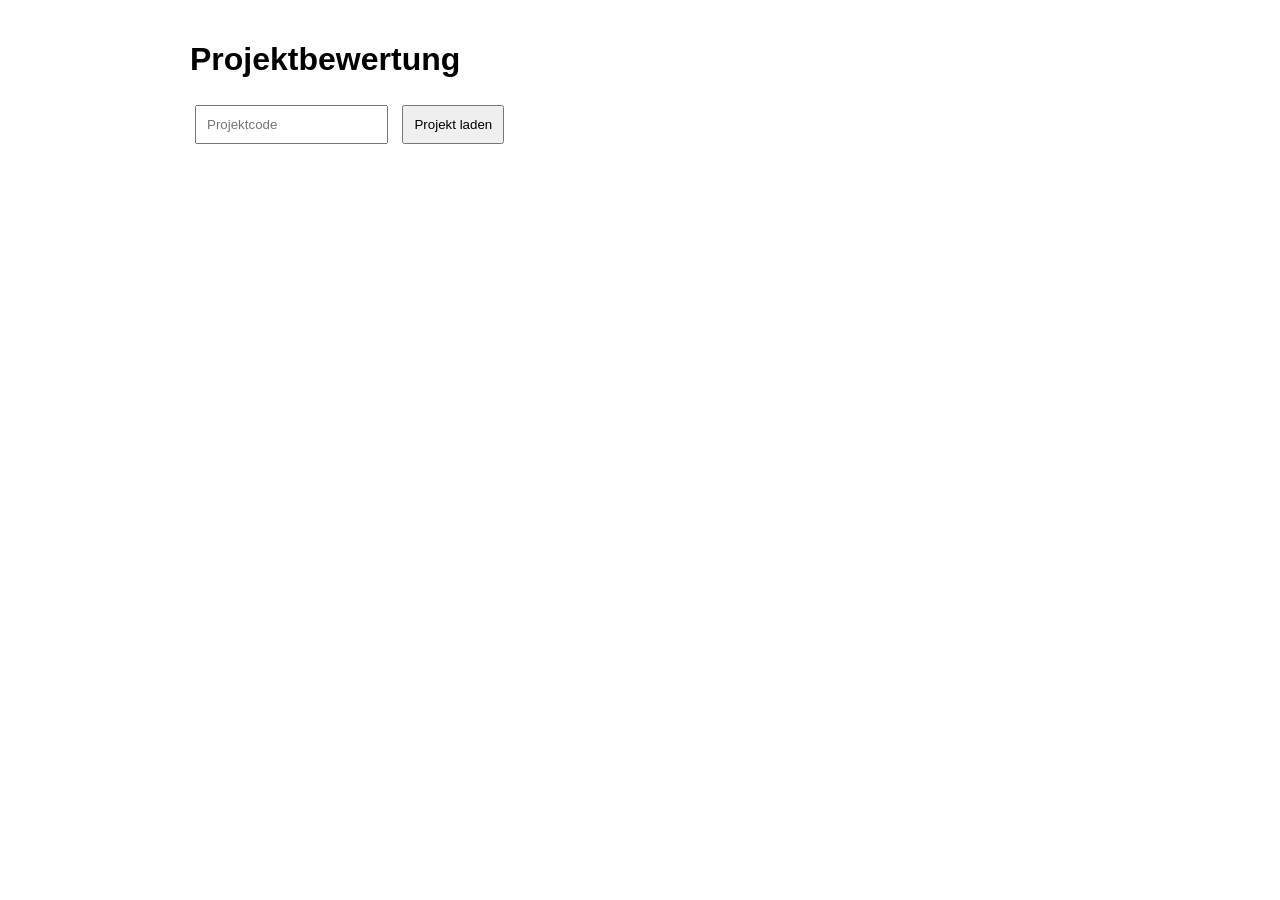
==== student.html @ e5e2f6f6 "Rename Schüler.html to student.html" ====
<!DOCTYPE html>
<html lang="de">
<head>
<meta charset="UTF-8">
<meta name="viewport" content="width=device-width, initial-scale=1.0">
<title>Bewertung</title>

<style>
body{
    font-family:Arial,sans-serif;
    max-width:900px;
    margin:auto;
    padding:20px;
}

input,button{
    padding:10px;
    margin:5px;
}

.gruppe{
    border:1px solid #ddd;
    padding:15px;
    margin-top:15px;
    border-radius:10px;
}
</style>

</head>
<body>

<h1>Projektbewertung</h1>

<div id="start">

    <input id="code" placeholder="Projektcode">

    <button onclick="laden()">
        Projekt laden
    </button>

</div>

<div id="projekt"></div>

<script>

const API =
"https://script.google.com/macros/s/AKfycbxeoaj9MlKorhn9-VqiUM3JgK1KwJMWcMv4J9ZPN7vhDAhOqF0_rQNB82e6zZ5aD30e/exec";

let aktuellesProjekt = null;

async function laden(){

    const response = await fetch(API,{
        method:"POST",
        body:JSON.stringify({
            action:"getProject",
            code:document.getElementById("code").value
        })
    });

    const projekt = await response.json();

    aktuellesProjekt = projekt;

    anzeigen(projekt);
}

function anzeigen(projekt){

    let html = `
        <h2>${projekt.titel}</h2>
        <p>Klasse: ${projekt.klasse}</p>

        <input id="schueler"
               placeholder="Dein Name">

        <hr>
    `;

    projekt.gruppen.forEach(gruppe=>{

        html += `<div class="gruppe">`;

        html += `<h3>${gruppe}</h3>`;

        projekt.kriterien.forEach(kriterium=>{

            html += `
                <label>
                    ${kriterium}
                </label>

                <input
                    type="number"
                    min="1"
                    max="10"
                    id="${gruppe}_${kriterium}"
                >

                <br><br>
            `;
        });

        html += `</div>`;
    });

    html += `
        <button onclick="absenden()">
            Bewertung absenden
        </button>
    `;

    document.getElementById("projekt").innerHTML = html;
}

async function absenden(){

    const bewertung = {};

    aktuellesProjekt.gruppen.forEach(gruppe=>{

        bewertung[gruppe] = {};

        aktuellesProjekt.kriterien.forEach(kriterium=>{

            bewertung[gruppe][kriterium] =
                document.getElementById(
                    gruppe + "_" + kriterium
                ).value;
        });
    });

    await fetch(API,{
        method:"POST",
        body:JSON.stringify({
            projektCode: aktuellesProjekt.code,
            schueler:
                document.getElementById("schueler").value,
            bewertung: bewertung
        })
    });

    alert("Bewertung gespeichert");
}

const params = new URLSearchParams(window.location.search);
const codeAusUrl = params.get("code");

if(codeAusUrl){
    document.getElementById("code").value = codeAusUrl;
    laden();
}

</script>

</body>
</html>
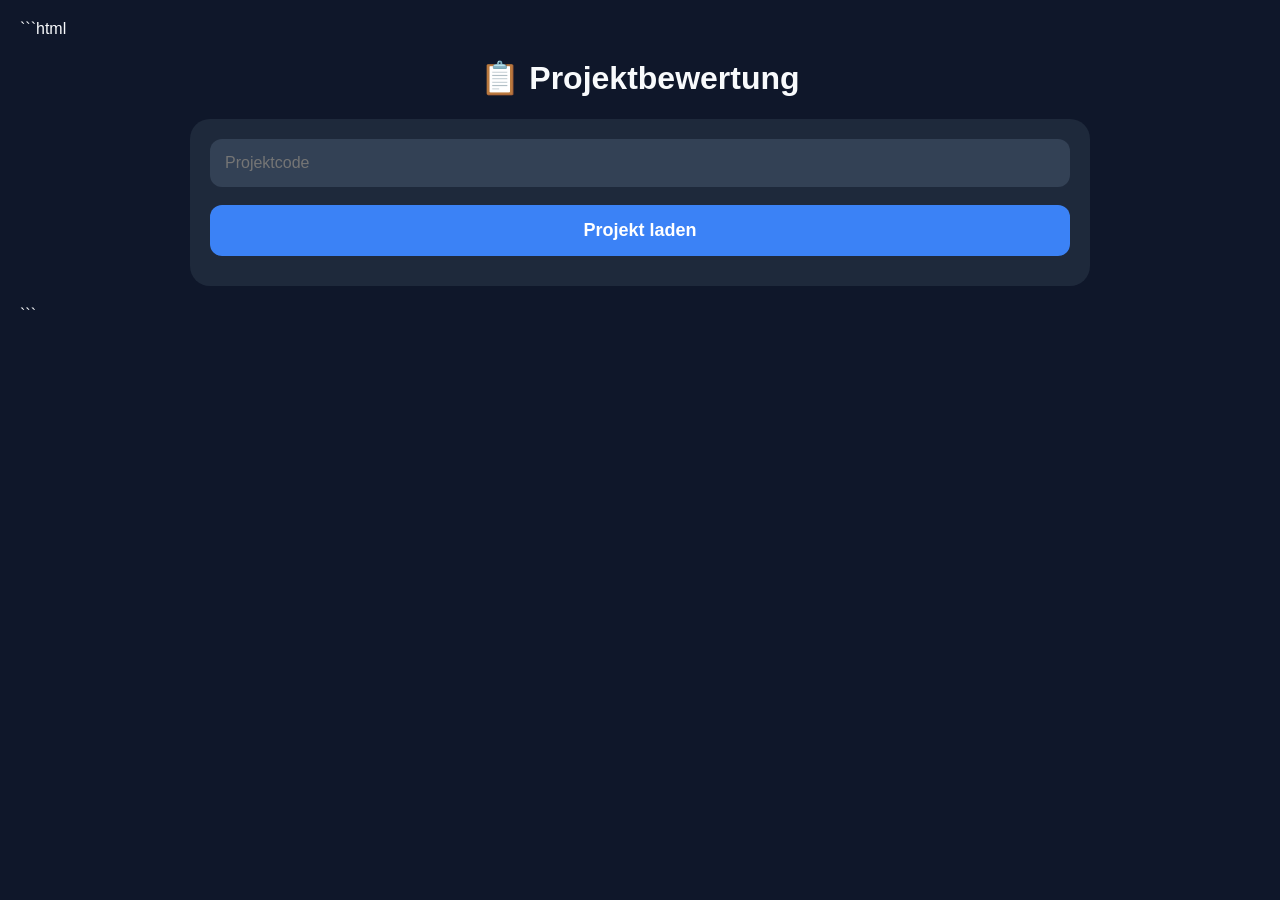
==== commit 3ec19895: "Update student.html" ====
--- a/student.html
+++ b/student.html
@@ -1,47 +1,159 @@
+```html
 <!DOCTYPE html>
 <html lang="de">
 <head>
 <meta charset="UTF-8">
 <meta name="viewport" content="width=device-width, initial-scale=1.0">
-<title>Bewertung</title>
+<title>Projektbewertung</title>
 
 <style>
+:root{
+    --bg:#0f172a;
+    --card:#1e293b;
+    --card2:#334155;
+    --accent:#3b82f6;
+    --success:#22c55e;
+    --danger:#ef4444;
+    --text:#f8fafc;
+}
+
+*{
+    box-sizing:border-box;
+}
+
 body{
-    font-family:Arial,sans-serif;
+    margin:0;
+    padding:20px;
+    background:var(--bg);
+    color:var(--text);
+    font-family:-apple-system,BlinkMacSystemFont,"Segoe UI",sans-serif;
+}
+
+.container{
     max-width:900px;
     margin:auto;
+}
+
+.card{
+    background:var(--card);
     padding:20px;
-}
-
-input,button{
-    padding:10px;
-    margin:5px;
+    border-radius:20px;
+    margin-bottom:20px;
+}
+
+h1{
+    text-align:center;
+}
+
+input[type=text]{
+    width:100%;
+    padding:15px;
+    border:none;
+    border-radius:12px;
+    background:var(--card2);
+    color:white;
+    font-size:16px;
+}
+
+button{
+    width:100%;
+    padding:15px;
+    border:none;
+    border-radius:12px;
+    background:var(--accent);
+    color:white;
+    font-size:18px;
+    font-weight:bold;
+    cursor:pointer;
+}
+
+button:disabled{
+    opacity:0.6;
 }
 
 .gruppe{
-    border:1px solid #ddd;
-    padding:15px;
-    margin-top:15px;
-    border-radius:10px;
+    background:var(--card);
+    padding:20px;
+    border-radius:20px;
+    margin-top:20px;
+}
+
+.kriterium{
+    margin-top:20px;
+}
+
+.slider{
+    width:100%;
+}
+
+.wert{
+    text-align:right;
+    font-weight:bold;
+    color:#60a5fa;
+}
+
+.loader{
+    width:60px;
+    height:60px;
+    border:6px solid rgba(255,255,255,.15);
+    border-top:6px solid white;
+    border-radius:50%;
+    animation:spin 1s linear infinite;
+    margin:auto;
+}
+
+@keyframes spin{
+    from{transform:rotate(0deg);}
+    to{transform:rotate(360deg);}
+}
+
+.loading{
+    text-align:center;
+    padding:40px;
+}
+
+.success{
+    text-align:center;
+    padding:40px;
+}
+
+.success h2{
+    color:var(--success);
+}
+
+.fehler{
+    color:var(--danger);
+    margin-top:10px;
 }
 </style>
-
 </head>
+
 <body>
 
-<h1>Projektbewertung</h1>
-
-<div id="start">
-
-    <input id="code" placeholder="Projektcode">
+<div class="container">
+
+<h1>📋 Projektbewertung</h1>
+
+<div class="card" id="start">
+
+    <input
+        id="code"
+        type="text"
+        placeholder="Projektcode">
+
+    <br><br>
 
     <button onclick="laden()">
         Projekt laden
     </button>
 
+    <div id="fehler" class="fehler"></div>
+
 </div>
 
 <div id="projekt"></div>
+
+</div>
 
 <script>
 
@@ -52,54 +164,100 @@
 
 async function laden(){
 
-    const response = await fetch(API,{
-        method:"POST",
-        body:JSON.stringify({
-            action:"getProject",
-            code:document.getElementById("code").value
-        })
-    });
-
-    const projekt = await response.json();
-
-    aktuellesProjekt = projekt;
-
-    anzeigen(projekt);
+    const code =
+        document.getElementById("code").value.trim();
+
+    if(!code){
+        document.getElementById("fehler").innerText =
+            "Bitte Projektcode eingeben";
+        return;
+    }
+
+    document.getElementById("projekt").innerHTML = `
+        <div class="loading">
+            <div class="loader"></div>
+            <h3>Projekt wird geladen...</h3>
+        </div>
+    `;
+
+    try{
+
+        const response = await fetch(API,{
+            method:"POST",
+            body:JSON.stringify({
+                action:"getProject",
+                code:code
+            })
+        });
+
+        const projekt = await response.json();
+
+        aktuellesProjekt = projekt;
+
+        anzeigen(projekt);
+
+    }catch(err){
+
+        document.getElementById("projekt").innerHTML = `
+            <div class="card">
+                Fehler beim Laden.
+            </div>
+        `;
+    }
 }
 
 function anzeigen(projekt){
 
     let html = `
-        <h2>${projekt.titel}</h2>
-        <p>Klasse: ${projekt.klasse}</p>
-
-        <input id="schueler"
-               placeholder="Dein Name">
-
-        <hr>
+        <div class="card">
+            <h2>${projekt.titel}</h2>
+            <p>Klasse ${projekt.klasse}</p>
+
+            <input
+                id="schueler"
+                type="text"
+                placeholder="Dein Name">
+        </div>
     `;
 
     projekt.gruppen.forEach(gruppe=>{
 
-        html += `<div class="gruppe">`;
-
-        html += `<h3>${gruppe}</h3>`;
+        html += `
+            <div class="gruppe">
+                <h2>Gruppe ${gruppe}</h2>
+        `;
 
         projekt.kriterien.forEach(kriterium=>{
 
+            const id =
+                gruppe + "_" + kriterium;
+
             html += `
-                <label>
-                    ${kriterium}
-                </label>
-
-                <input
-                    type="number"
-                    min="1"
-                    max="10"
-                    id="${gruppe}_${kriterium}"
-                >
-
-                <br><br>
+                <div class="kriterium">
+
+                    <label>
+                        ${kriterium}
+                    </label>
+
+                    <div
+                        class="wert"
+                        id="wert_${id}">
+                        5
+                    </div>
+
+                    <input
+                        class="slider"
+                        type="range"
+                        min="0"
+                        max="10"
+                        value="5"
+                        id="${id}"
+                        oninput="
+                        document.getElementById(
+                        'wert_${id}'
+                        ).innerText=this.value">
+
+                </div>
             `;
         });
 
@@ -107,16 +265,30 @@
     });
 
     html += `
-        <button onclick="absenden()">
+        <br>
+
+        <button
+            id="sendenBtn"
+            onclick="absenden()">
             Bewertung absenden
         </button>
     `;
 
-    document.getElementById("projekt").innerHTML = html;
+    document.getElementById("projekt")
+        .innerHTML = html;
 }
 
 async function absenden(){
 
+    const name =
+        document.getElementById("schueler")
+        .value.trim();
+
+    if(!name){
+        alert("Bitte Namen eingeben");
+        return;
+    }
+
     const bewertung = {};
 
     aktuellesProjekt.gruppen.forEach(gruppe=>{
@@ -126,30 +298,67 @@
         aktuellesProjekt.kriterien.forEach(kriterium=>{
 
             bewertung[gruppe][kriterium] =
-                document.getElementById(
-                    gruppe + "_" + kriterium
-                ).value;
+                Number(
+                    document.getElementById(
+                        gruppe + "_" + kriterium
+                    ).value
+                );
         });
     });
 
-    await fetch(API,{
-        method:"POST",
-        body:JSON.stringify({
-            projektCode: aktuellesProjekt.code,
-            schueler:
-                document.getElementById("schueler").value,
-            bewertung: bewertung
-        })
-    });
-
-    alert("Bewertung gespeichert");
-}
-
-const params = new URLSearchParams(window.location.search);
-const codeAusUrl = params.get("code");
+    const btn =
+        document.getElementById("sendenBtn");
+
+    btn.disabled = true;
+    btn.innerText = "Speichern...";
+
+    try{
+
+        await fetch(API,{
+            method:"POST",
+            body:JSON.stringify({
+                projektCode:
+                    aktuellesProjekt.code,
+                schueler:name,
+                bewertung:bewertung
+            })
+        });
+
+        document.getElementById("projekt")
+            .innerHTML = `
+            <div class="success">
+                <h2>✅ Vielen Dank!</h2>
+                <p>
+                    Deine Bewertung wurde gespeichert.
+                </p>
+            </div>
+        `;
+
+    }catch(err){
+
+        btn.disabled = false;
+        btn.innerText =
+            "Bewertung absenden";
+
+        alert(
+            "Fehler beim Speichern"
+        );
+    }
+}
+
+const params =
+    new URLSearchParams(
+        window.location.search
+    );
+
+const codeAusUrl =
+    params.get("code");
 
 if(codeAusUrl){
-    document.getElementById("code").value = codeAusUrl;
+
+    document.getElementById("code")
+        .value = codeAusUrl;
+
     laden();
 }
 
@@ -157,3 +366,4 @@
 
 </body>
 </html>
+```
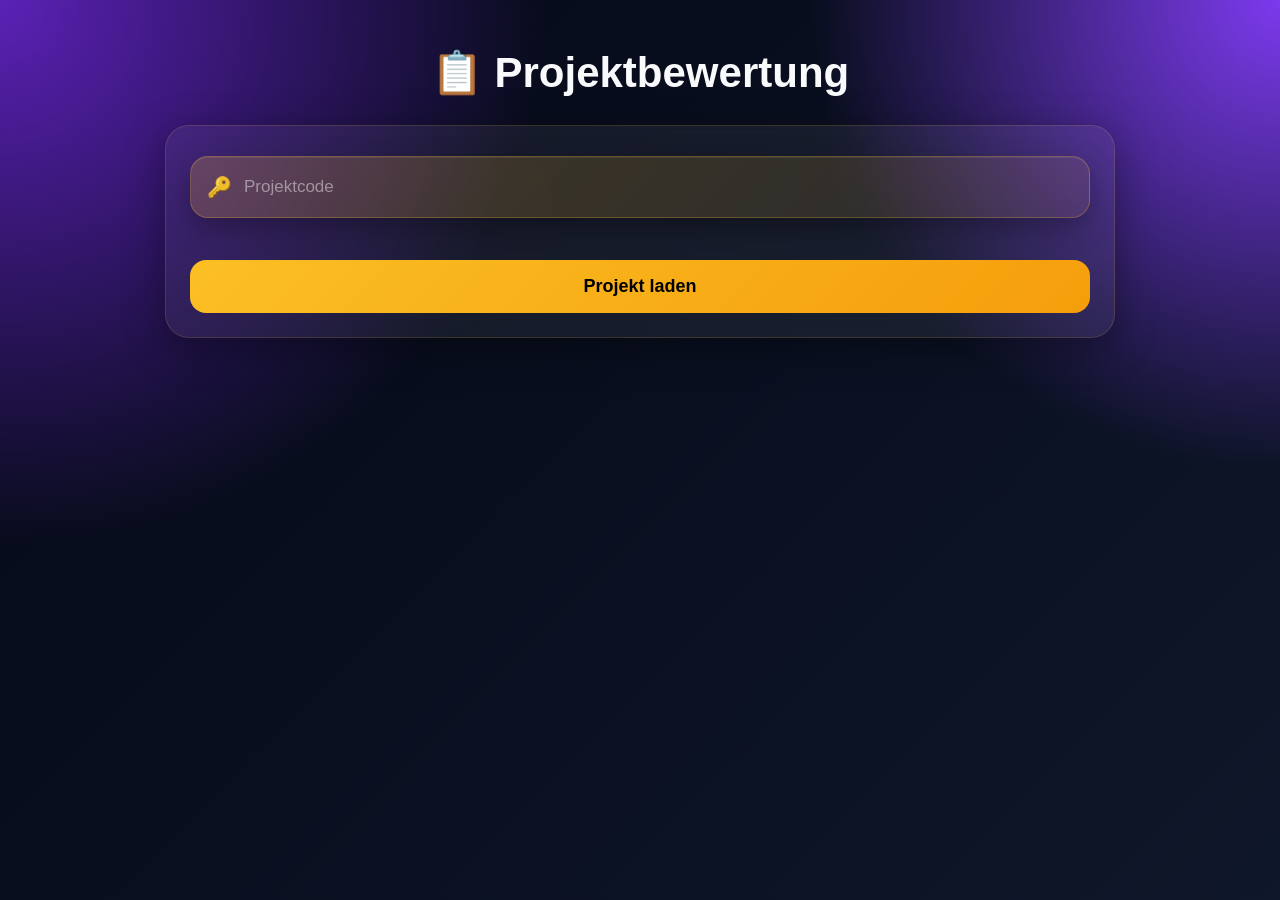
==== commit 3b0de0ee: "Update student.html" ====
--- a/student.html
+++ b/student.html
@@ -1,369 +1,247 @@
-```html
 <!DOCTYPE html>
 <html lang="de">
 <head>
 <meta charset="UTF-8">
 <meta name="viewport" content="width=device-width, initial-scale=1.0">
-<title>Projektbewertung</title>
-
+<title>Projektbewertung V3</title>
 <style>
 :root{
-    --bg:#0f172a;
-    --card:#1e293b;
-    --card2:#334155;
-    --accent:#3b82f6;
-    --success:#22c55e;
-    --danger:#ef4444;
-    --text:#f8fafc;
-}
-
-*{
-    box-sizing:border-box;
-}
-
+--gold:#fbbf24;
+--gold2:#f59e0b;
+--text:#f8fafc;
+}
+*{box-sizing:border-box}
 body{
-    margin:0;
-    padding:20px;
-    background:var(--bg);
-    color:var(--text);
-    font-family:-apple-system,BlinkMacSystemFont,"Segoe UI",sans-serif;
-}
-
-.container{
-    max-width:900px;
-    margin:auto;
-}
-
-.card{
-    background:var(--card);
-    padding:20px;
-    border-radius:20px;
-    margin-bottom:20px;
-}
-
-h1{
-    text-align:center;
-}
-
+margin:0;
+min-height:100vh;
+font-family:-apple-system,BlinkMacSystemFont,"Segoe UI",sans-serif;
+color:var(--text);
+background:
+radial-gradient(circle at top left,#5b21b6 0%,transparent 35%),
+radial-gradient(circle at top right,#7c3aed 0%,transparent 30%),
+linear-gradient(135deg,#050816,#0f172a);
+padding:20px;
+}
+.container{max-width:950px;margin:auto}
+.card,.gruppe{
+background:rgba(255,255,255,.06);
+backdrop-filter:blur(18px);
+border:1px solid rgba(251,191,36,.15);
+border-radius:24px;
+padding:24px;
+margin-bottom:20px;
+box-shadow:0 10px 40px rgba(0,0,0,.35);
+}
+h1{text-align:center;font-size:42px}
 input[type=text]{
-    width:100%;
-    padding:15px;
-    border:none;
-    border-radius:12px;
-    background:var(--card2);
-    color:white;
-    font-size:16px;
-}
-
+width:100%;
+
+padding:18px 22px;
+
+border-radius:22px;
+
+border:1px solid rgba(255,255,255,.10);
+
+background:rgba(17,24,39,.75);
+
+color:#f8fafc;
+
+font-size:17px;
+
+font-weight:500;
+
+outline:none;
+
+transition:all .25s ease;
+
+box-shadow:
+0 8px 24px rgba(0,0,0,.25),
+inset 0 1px 0 rgba(255,255,255,.04);
+}
+
+input[type=text]::placeholder{
+color:rgba(248,250,252,.45);
+}
+
+input[type=text]:hover{
+border-color:rgba(251,191,36,.25);
+}
+
+input[type=text]:focus{
+
+border-color:#fbbf24;
+
+background:rgba(15,23,42,.92);
+
+box-shadow:
+0 0 0 4px rgba(251,191,36,.12),
+0 12px 30px rgba(0,0,0,.35);
+
+transform:translateY(-1px);
+}
 button{
-    width:100%;
-    padding:15px;
-    border:none;
-    border-radius:12px;
-    background:var(--accent);
-    color:white;
-    font-size:18px;
-    font-weight:bold;
-    cursor:pointer;
-}
-
-button:disabled{
-    opacity:0.6;
-}
-
-.gruppe{
-    background:var(--card);
-    padding:20px;
-    border-radius:20px;
-    margin-top:20px;
-}
-
-.kriterium{
-    margin-top:20px;
-}
-
-.slider{
-    width:100%;
-}
-
-.wert{
-    text-align:right;
-    font-weight:bold;
-    color:#60a5fa;
-}
-
+width:100%;padding:16px;border:none;border-radius:16px;
+background:linear-gradient(135deg,var(--gold),var(--gold2));
+font-weight:700;font-size:18px;cursor:pointer;
+}
+.slider{width:100%}
+.wert{text-align:right;color:var(--gold);font-weight:bold}
+.loaderwrap{
+position:fixed;inset:0;background:rgba(0,0,0,.6);
+display:none;align-items:center;justify-content:center;flex-direction:column;
+backdrop-filter:blur(8px);z-index:9999
+}
 .loader{
-    width:60px;
-    height:60px;
-    border:6px solid rgba(255,255,255,.15);
-    border-top:6px solid white;
-    border-radius:50%;
-    animation:spin 1s linear infinite;
-    margin:auto;
-}
-
-@keyframes spin{
-    from{transform:rotate(0deg);}
-    to{transform:rotate(360deg);}
-}
-
-.loading{
-    text-align:center;
-    padding:40px;
-}
-
-.success{
-    text-align:center;
-    padding:40px;
-}
-
-.success h2{
-    color:var(--success);
-}
-
-.fehler{
-    color:var(--danger);
-    margin-top:10px;
-}
+width:70px;height:70px;border-radius:50%;
+border:6px solid rgba(255,255,255,.15);
+border-top:6px solid var(--gold);
+animation:spin 1s linear infinite;
+}
+@keyframes spin{to{transform:rotate(360deg)}}
+
+.inputContainer{
+display:flex;
+align-items:center;
+width:100%;
+height:62px;
+
+background:linear-gradient(
+135deg,
+rgba(251,191,36,.20),
+rgba(251,191,36,.08)
+);
+
+border:1px solid rgba(251,191,36,.25);
+
+border-radius:18px;
+
+padding:0 16px;
+
+box-shadow:
+0 10px 30px rgba(0,0,0,.30),
+inset 0 1px 0 rgba(255,255,255,.08);
+
+margin:6px 0;
+}
+
+.icon{
+font-size:20px;
+margin-right:12px;
+opacity:.9;
+}
+
+.inputContainer input{
+flex:1;
+height:100%;
+border:none !important;
+outline:none !important;
+background:transparent !important;
+box-shadow:none !important;
+padding:0 !important;
+margin:0 !important;
+font-size:17px;
+color:#fff;
+}
+
+.inputContainer input::placeholder{
+color:rgba(255,255,255,.45);
+}
+
+.success{text-align:center;padding:50px}
 </style>
 </head>
-
 <body>
+<div class="loaderwrap" id="loader">
+<div class="loader"></div>
+<h2>Lädt...</h2>
+</div>
 
 <div class="container">
-
 <h1>📋 Projektbewertung</h1>
 
-<div class="card" id="start">
-
-    <input
-        id="code"
-        type="text"
-        placeholder="Projektcode">
-
-    <br><br>
-
-    <button onclick="laden()">
-        Projekt laden
-    </button>
-
-    <div id="fehler" class="fehler"></div>
-
+<div class="card">
+<div class="inputContainer">
+<span class="icon">🔑</span>
+<input id="code" placeholder="Projektcode">
+</div>
+<br><br>
+<button onclick="laden()">Projekt laden</button>
+<div id="fehler"></div>
 </div>
 
 <div id="projekt"></div>
-
 </div>
 
 <script>
-
-const API =
-"https://script.google.com/macros/s/AKfycbxeoaj9MlKorhn9-VqiUM3JgK1KwJMWcMv4J9ZPN7vhDAhOqF0_rQNB82e6zZ5aD30e/exec";
-
-let aktuellesProjekt = null;
+const API="https://script.google.com/macros/s/AKfycbxeoaj9MlKorhn9-VqiUM3JgK1KwJMWcMv4J9ZPN7vhDAhOqF0_rQNB82e6zZ5aD30e/exec";
+let aktuellesProjekt=null;
+
+function showLoader(v){
+document.getElementById('loader').style.display=v?'flex':'none';
+}
 
 async function laden(){
-
-    const code =
-        document.getElementById("code").value.trim();
-
-    if(!code){
-        document.getElementById("fehler").innerText =
-            "Bitte Projektcode eingeben";
-        return;
-    }
-
-    document.getElementById("projekt").innerHTML = `
-        <div class="loading">
-            <div class="loader"></div>
-            <h3>Projekt wird geladen...</h3>
-        </div>
-    `;
-
-    try{
-
-        const response = await fetch(API,{
-            method:"POST",
-            body:JSON.stringify({
-                action:"getProject",
-                code:code
-            })
-        });
-
-        const projekt = await response.json();
-
-        aktuellesProjekt = projekt;
-
-        anzeigen(projekt);
-
-    }catch(err){
-
-        document.getElementById("projekt").innerHTML = `
-            <div class="card">
-                Fehler beim Laden.
-            </div>
-        `;
-    }
+const code=document.getElementById('code').value.trim();
+if(!code)return;
+showLoader(true);
+try{
+const r=await fetch(API,{method:'POST',body:JSON.stringify({action:'getProject',code})});
+const projekt=await r.json();
+aktuellesProjekt=projekt;
+anzeigen(projekt);
+}finally{showLoader(false);}
 }
 
 function anzeigen(projekt){
-
-    let html = `
-        <div class="card">
-            <h2>${projekt.titel}</h2>
-            <p>Klasse ${projekt.klasse}</p>
-
-            <input
-                id="schueler"
-                type="text"
-                placeholder="Dein Name">
-        </div>
-    `;
-
-    projekt.gruppen.forEach(gruppe=>{
-
-        html += `
-            <div class="gruppe">
-                <h2>Gruppe ${gruppe}</h2>
-        `;
-
-        projekt.kriterien.forEach(kriterium=>{
-
-            const id =
-                gruppe + "_" + kriterium;
-
-            html += `
-                <div class="kriterium">
-
-                    <label>
-                        ${kriterium}
-                    </label>
-
-                    <div
-                        class="wert"
-                        id="wert_${id}">
-                        5
-                    </div>
-
-                    <input
-                        class="slider"
-                        type="range"
-                        min="0"
-                        max="10"
-                        value="5"
-                        id="${id}"
-                        oninput="
-                        document.getElementById(
-                        'wert_${id}'
-                        ).innerText=this.value">
-
-                </div>
-            `;
-        });
-
-        html += `</div>`;
-    });
-
-    html += `
-        <br>
-
-        <button
-            id="sendenBtn"
-            onclick="absenden()">
-            Bewertung absenden
-        </button>
-    `;
-
-    document.getElementById("projekt")
-        .innerHTML = html;
+let html=`<div class="card"><h2>${projekt.titel}</h2><p>Klasse ${projekt.klasse}</p><div class="inputContainer">
+<span class="icon">👤</span>
+<input id="schueler" placeholder="Dein Name">
+</div></div>`;
+
+projekt.gruppen.forEach(gruppe=>{
+html+=`<div class="gruppe"><h2>${gruppe}</h2>`;
+projekt.kriterien.forEach(k=>{
+const id=gruppe+"_"+k;
+html+=`<p>${k}</p>
+<div class="wert" id="wert_${id}">5</div>
+<input class="slider" type="range" min="0" max="10" value="5" id="${id}"
+oninput="document.getElementById('wert_${id}').innerText=this.value">`;
+});
+html+='</div>';
+});
+
+html+=`<button onclick="absenden()">Bewertung absenden</button>`;
+document.getElementById('projekt').innerHTML=html;
 }
 
 async function absenden(){
-
-    const name =
-        document.getElementById("schueler")
-        .value.trim();
-
-    if(!name){
-        alert("Bitte Namen eingeben");
-        return;
-    }
-
-    const bewertung = {};
-
-    aktuellesProjekt.gruppen.forEach(gruppe=>{
-
-        bewertung[gruppe] = {};
-
-        aktuellesProjekt.kriterien.forEach(kriterium=>{
-
-            bewertung[gruppe][kriterium] =
-                Number(
-                    document.getElementById(
-                        gruppe + "_" + kriterium
-                    ).value
-                );
-        });
-    });
-
-    const btn =
-        document.getElementById("sendenBtn");
-
-    btn.disabled = true;
-    btn.innerText = "Speichern...";
-
-    try{
-
-        await fetch(API,{
-            method:"POST",
-            body:JSON.stringify({
-                projektCode:
-                    aktuellesProjekt.code,
-                schueler:name,
-                bewertung:bewertung
-            })
-        });
-
-        document.getElementById("projekt")
-            .innerHTML = `
-            <div class="success">
-                <h2>✅ Vielen Dank!</h2>
-                <p>
-                    Deine Bewertung wurde gespeichert.
-                </p>
-            </div>
-        `;
-
-    }catch(err){
-
-        btn.disabled = false;
-        btn.innerText =
-            "Bewertung absenden";
-
-        alert(
-            "Fehler beim Speichern"
-        );
-    }
-}
-
-const params =
-    new URLSearchParams(
-        window.location.search
-    );
-
-const codeAusUrl =
-    params.get("code");
-
-if(codeAusUrl){
-
-    document.getElementById("code")
-        .value = codeAusUrl;
-
-    laden();
-}
-
+const name=document.getElementById('schueler').value.trim();
+if(!name){alert('Bitte Namen eingeben');return;}
+const bewertung={};
+aktuellesProjekt.gruppen.forEach(g=>{
+bewertung[g]={};
+aktuellesProjekt.kriterien.forEach(k=>{
+bewertung[g][k]=Number(document.getElementById(g+"_"+k).value);
+});
+});
+showLoader(true);
+try{
+await fetch(API,{method:'POST',body:JSON.stringify({
+projektCode:aktuellesProjekt.code,
+schueler:name,
+bewertung:bewertung
+})});
+document.getElementById('projekt').innerHTML=`
+<div class="card success">
+<h2>✅ Vielen Dank!</h2>
+<p>Deine Bewertung wurde gespeichert.</p>
+</div>`;
+}finally{showLoader(false);}
+}
+
+const params=new URLSearchParams(location.search);
+const code=params.get("code");
+if(code){document.getElementById("code").value=code;laden();}
 </script>
-
 </body>
 </html>
-```
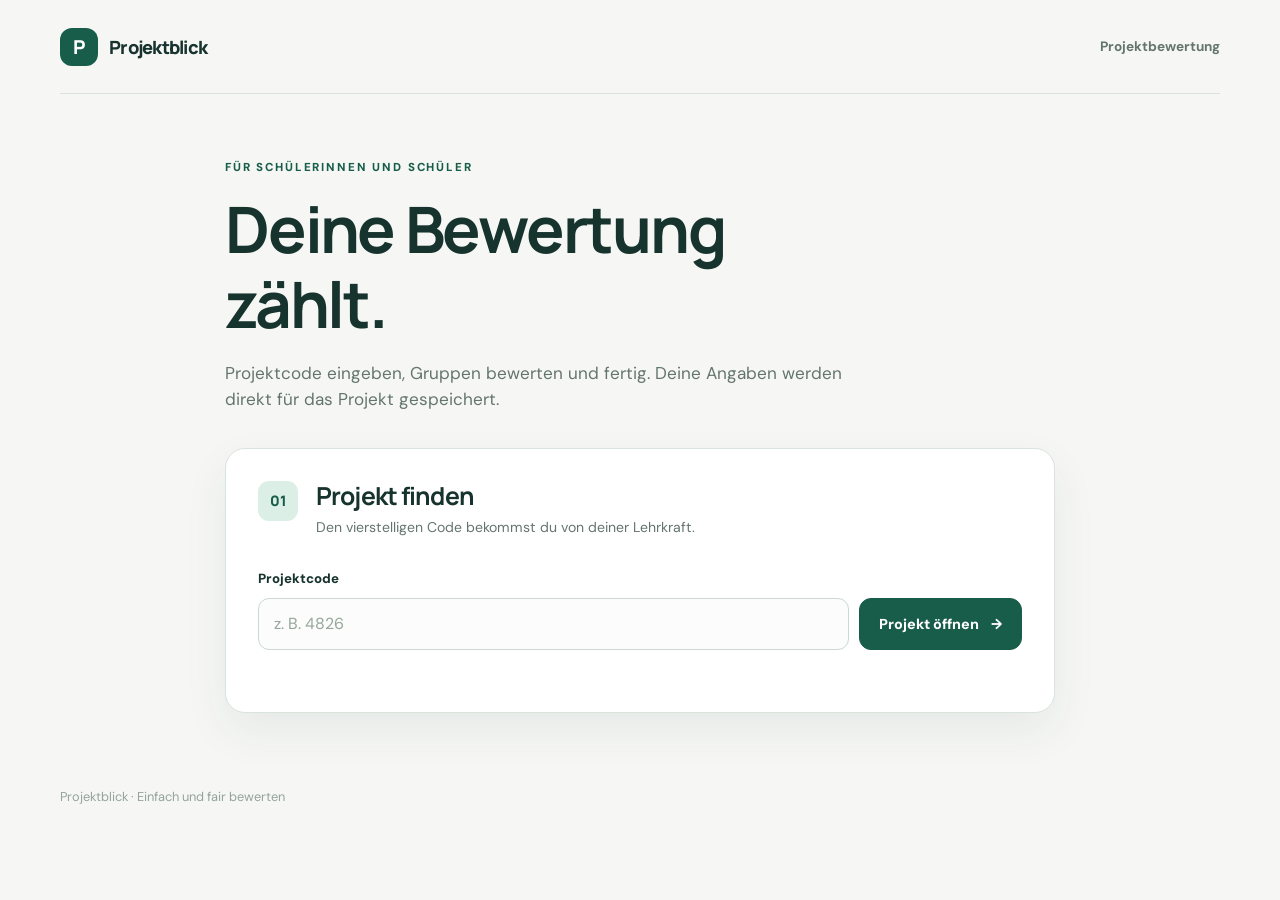
==== commit 311371fd: "Redesign project evaluation site and harden Apps Script API" ====
--- a/student.html
+++ b/student.html
@@ -1,247 +1,28 @@
-<!DOCTYPE html>
-<html lang="de">
-<head>
-<meta charset="UTF-8">
-<meta name="viewport" content="width=device-width, initial-scale=1.0">
-<title>Projektbewertung V3</title>
-<style>
-:root{
---gold:#fbbf24;
---gold2:#f59e0b;
---text:#f8fafc;
-}
-*{box-sizing:border-box}
-body{
-margin:0;
-min-height:100vh;
-font-family:-apple-system,BlinkMacSystemFont,"Segoe UI",sans-serif;
-color:var(--text);
-background:
-radial-gradient(circle at top left,#5b21b6 0%,transparent 35%),
-radial-gradient(circle at top right,#7c3aed 0%,transparent 30%),
-linear-gradient(135deg,#050816,#0f172a);
-padding:20px;
-}
-.container{max-width:950px;margin:auto}
-.card,.gruppe{
-background:rgba(255,255,255,.06);
-backdrop-filter:blur(18px);
-border:1px solid rgba(251,191,36,.15);
-border-radius:24px;
-padding:24px;
-margin-bottom:20px;
-box-shadow:0 10px 40px rgba(0,0,0,.35);
-}
-h1{text-align:center;font-size:42px}
-input[type=text]{
-width:100%;
-
-padding:18px 22px;
-
-border-radius:22px;
-
-border:1px solid rgba(255,255,255,.10);
-
-background:rgba(17,24,39,.75);
-
-color:#f8fafc;
-
-font-size:17px;
-
-font-weight:500;
-
-outline:none;
-
-transition:all .25s ease;
-
-box-shadow:
-0 8px 24px rgba(0,0,0,.25),
-inset 0 1px 0 rgba(255,255,255,.04);
-}
-
-input[type=text]::placeholder{
-color:rgba(248,250,252,.45);
-}
-
-input[type=text]:hover{
-border-color:rgba(251,191,36,.25);
-}
-
-input[type=text]:focus{
-
-border-color:#fbbf24;
-
-background:rgba(15,23,42,.92);
-
-box-shadow:
-0 0 0 4px rgba(251,191,36,.12),
-0 12px 30px rgba(0,0,0,.35);
-
-transform:translateY(-1px);
-}
-button{
-width:100%;padding:16px;border:none;border-radius:16px;
-background:linear-gradient(135deg,var(--gold),var(--gold2));
-font-weight:700;font-size:18px;cursor:pointer;
-}
-.slider{width:100%}
-.wert{text-align:right;color:var(--gold);font-weight:bold}
-.loaderwrap{
-position:fixed;inset:0;background:rgba(0,0,0,.6);
-display:none;align-items:center;justify-content:center;flex-direction:column;
-backdrop-filter:blur(8px);z-index:9999
-}
-.loader{
-width:70px;height:70px;border-radius:50%;
-border:6px solid rgba(255,255,255,.15);
-border-top:6px solid var(--gold);
-animation:spin 1s linear infinite;
-}
-@keyframes spin{to{transform:rotate(360deg)}}
-
-.inputContainer{
-display:flex;
-align-items:center;
-width:100%;
-height:62px;
-
-background:linear-gradient(
-135deg,
-rgba(251,191,36,.20),
-rgba(251,191,36,.08)
-);
-
-border:1px solid rgba(251,191,36,.25);
-
-border-radius:18px;
-
-padding:0 16px;
-
-box-shadow:
-0 10px 30px rgba(0,0,0,.30),
-inset 0 1px 0 rgba(255,255,255,.08);
-
-margin:6px 0;
-}
-
-.icon{
-font-size:20px;
-margin-right:12px;
-opacity:.9;
-}
-
-.inputContainer input{
-flex:1;
-height:100%;
-border:none !important;
-outline:none !important;
-background:transparent !important;
-box-shadow:none !important;
-padding:0 !important;
-margin:0 !important;
-font-size:17px;
-color:#fff;
-}
-
-.inputContainer input::placeholder{
-color:rgba(255,255,255,.45);
-}
-
-.success{text-align:center;padding:50px}
-</style>
-</head>
-<body>
-<div class="loaderwrap" id="loader">
-<div class="loader"></div>
-<h2>Lädt...</h2>
-</div>
-
-<div class="container">
-<h1>📋 Projektbewertung</h1>
-
-<div class="card">
-<div class="inputContainer">
-<span class="icon">🔑</span>
-<input id="code" placeholder="Projektcode">
-</div>
-<br><br>
-<button onclick="laden()">Projekt laden</button>
-<div id="fehler"></div>
-</div>
-
-<div id="projekt"></div>
-</div>
-
-<script>
-const API="https://script.google.com/macros/s/AKfycbxeoaj9MlKorhn9-VqiUM3JgK1KwJMWcMv4J9ZPN7vhDAhOqF0_rQNB82e6zZ5aD30e/exec";
-let aktuellesProjekt=null;
-
-function showLoader(v){
-document.getElementById('loader').style.display=v?'flex':'none';
-}
-
-async function laden(){
-const code=document.getElementById('code').value.trim();
-if(!code)return;
-showLoader(true);
-try{
-const r=await fetch(API,{method:'POST',body:JSON.stringify({action:'getProject',code})});
-const projekt=await r.json();
-aktuellesProjekt=projekt;
-anzeigen(projekt);
-}finally{showLoader(false);}
-}
-
-function anzeigen(projekt){
-let html=`<div class="card"><h2>${projekt.titel}</h2><p>Klasse ${projekt.klasse}</p><div class="inputContainer">
-<span class="icon">👤</span>
-<input id="schueler" placeholder="Dein Name">
-</div></div>`;
-
-projekt.gruppen.forEach(gruppe=>{
-html+=`<div class="gruppe"><h2>${gruppe}</h2>`;
-projekt.kriterien.forEach(k=>{
-const id=gruppe+"_"+k;
-html+=`<p>${k}</p>
-<div class="wert" id="wert_${id}">5</div>
-<input class="slider" type="range" min="0" max="10" value="5" id="${id}"
-oninput="document.getElementById('wert_${id}').innerText=this.value">`;
-});
-html+='</div>';
-});
-
-html+=`<button onclick="absenden()">Bewertung absenden</button>`;
-document.getElementById('projekt').innerHTML=html;
-}
-
-async function absenden(){
-const name=document.getElementById('schueler').value.trim();
-if(!name){alert('Bitte Namen eingeben');return;}
-const bewertung={};
-aktuellesProjekt.gruppen.forEach(g=>{
-bewertung[g]={};
-aktuellesProjekt.kriterien.forEach(k=>{
-bewertung[g][k]=Number(document.getElementById(g+"_"+k).value);
-});
-});
-showLoader(true);
-try{
-await fetch(API,{method:'POST',body:JSON.stringify({
-projektCode:aktuellesProjekt.code,
-schueler:name,
-bewertung:bewertung
-})});
-document.getElementById('projekt').innerHTML=`
-<div class="card success">
-<h2>✅ Vielen Dank!</h2>
-<p>Deine Bewertung wurde gespeichert.</p>
-</div>`;
-}finally{showLoader(false);}
-}
-
-const params=new URLSearchParams(location.search);
-const code=params.get("code");
-if(code){document.getElementById("code").value=code;laden();}
-</script>
-</body>
-</html>
+<!doctype html>
+<html lang="de">
+<head>
+  <meta charset="utf-8"><meta name="viewport" content="width=device-width, initial-scale=1">
+  <meta name="theme-color" content="#f6f7f5">
+  <title>Bewertung abgeben · Projektblick</title>
+  <link rel="stylesheet" href="style.css">
+  <script src="config.js" defer></script><script src="student.js" defer></script>
+</head>
+<body>
+  <header class="site-header wrap"><a class="brand" href="student.html"><span class="brand-mark">P</span><span>Projektblick</span></a><span class="header-note">Projektbewertung</span></header>
+  <main class="wrap student-layout">
+    <div class="intro"><div class="eyebrow">FÜR SCHÜLERINNEN UND SCHÜLER</div><h1>Deine Bewertung zählt.</h1><p>Projektcode eingeben, Gruppen bewerten und fertig. Deine Angaben werden direkt für das Projekt gespeichert.</p></div>
+    <section class="panel" id="lookup-panel" aria-labelledby="lookup-title">
+      <div class="section-heading"><span class="step">01</span><div><h2 id="lookup-title">Projekt finden</h2><p>Den vierstelligen Code bekommst du von deiner Lehrkraft.</p></div></div>
+      <form id="lookup-form"><label for="project-code">Projektcode</label><div class="input-action"><input id="project-code" inputmode="numeric" pattern="[0-9]{4}" maxlength="4" autocomplete="off" placeholder="z. B. 4826" required><button type="submit" id="lookup-button" class="button">Projekt öffnen <span aria-hidden="true">→</span></button></div></form>
+      <p class="message" id="lookup-message" role="status" aria-live="polite"></p>
+    </section>
+    <section class="panel hidden" id="rating-panel" aria-labelledby="rating-title">
+      <div class="section-heading"><span class="step">02</span><div><div class="eyebrow" id="project-class"></div><h2 id="rating-title"></h2><p>Bewerte jede Gruppe von 0 bis 10 Punkten pro Kriterium.</p></div></div>
+      <form id="rating-form"><label for="student-name">Dein Name</label><input id="student-name" maxlength="80" autocomplete="name" placeholder="Vor- und Nachname" required><div id="rating-groups"></div><div class="form-footer"><p>0 = trifft nicht zu · 10 = trifft vollständig zu</p><button class="button" type="submit" id="submit-button">Bewertung absenden <span aria-hidden="true">→</span></button></div></form>
+      <p class="message" id="rating-message" role="status" aria-live="polite"></p>
+    </section>
+    <section class="panel success-panel hidden" id="success-panel" aria-live="polite"><div class="success-icon">✓</div><h2>Danke für deine Bewertung!</h2><p>Deine Antworten wurden gespeichert.</p><a class="button button-secondary" href="student.html">Weiteres Projekt bewerten</a></section>
+  </main>
+  <footer class="wrap footer">Projektblick · Einfach und fair bewerten</footer>
+</body>
+</html>
--- a/style.css
+++ b/style.css
@@ -0,0 +1,5 @@
+@import url('https://fonts.googleapis.com/css2?family=DM+Sans:wght@400;500;600;700&family=Manrope:wght@400;500;600;700;800&display=swap');
+:root{--ink:#17332d;--muted:#64756e;--line:#dbe3dd;--paper:#f6f7f5;--white:#fff;--green:#175d4a;--green-dark:#0d4838;--mint:#dcefe7;--orange:#f0a46c;--red:#ad443b;--shadow:0 18px 45px rgba(21,57,46,.07)}
+*{box-sizing:border-box}html{scroll-behavior:smooth}body{margin:0;background:var(--paper);color:var(--ink);font:16px/1.55 'DM Sans',system-ui,sans-serif}button,input{font:inherit}button{cursor:pointer}a{color:inherit}h1,h2,h3,p{margin-top:0}h1,h2,h3{font-family:Manrope,system-ui,sans-serif;line-height:1.18;letter-spacing:-.035em}h1{font-size:clamp(2.4rem,5vw,4.7rem);margin-bottom:18px}h2{font-size:1.55rem;margin-bottom:7px}h3{font-size:1.15rem;margin-bottom:5px}p{color:var(--muted)}.wrap{width:min(1160px,calc(100% - 40px));margin-inline:auto}.hidden{display:none!important}.eyebrow{font-size:.72rem;font-weight:800;letter-spacing:.16em;color:var(--green);margin-bottom:14px}.site-header{height:94px;display:flex;align-items:center;justify-content:space-between;border-bottom:1px solid var(--line)}.brand{display:inline-flex;align-items:center;gap:11px;text-decoration:none;font:800 1.14rem Manrope,sans-serif;letter-spacing:-.04em}.brand-mark{display:grid;place-items:center;width:38px;height:38px;border-radius:12px;background:var(--green);color:#fff;font-size:1.2rem}.header-nav{display:flex;align-items:center;gap:26px}.header-nav>a{text-decoration:none;color:var(--muted);font-size:.9rem;font-weight:700}.header-nav>a:hover,.text-button:hover{color:var(--green)}.header-note{font-size:.85rem;color:var(--muted);font-weight:700}.button{border:1px solid var(--green);background:var(--green);color:#fff;border-radius:12px;padding:13px 19px;font-size:.9rem;font-weight:800;display:inline-flex;gap:12px;align-items:center;justify-content:center;text-decoration:none;white-space:nowrap;transition:.18s ease}.button:hover{background:var(--green-dark);transform:translateY(-1px)}.button:disabled{cursor:wait;opacity:.55;transform:none}.button-secondary{background:var(--white);border-color:var(--line);color:var(--ink)}.button-secondary:hover{background:var(--mint)}.button-small{padding:10px 15px;font-size:.83rem}.button-danger{background:var(--red);border-color:var(--red)}.button-danger:hover{background:#8c3028}.text-button{border:0;background:none;padding:0;color:var(--muted);font-weight:800}.back-button{margin:35px 0 31px}.danger-link{color:var(--red);margin:22px 0}.panel{background:var(--white);border:1px solid var(--line);border-radius:20px;padding:32px;box-shadow:var(--shadow)}.footer{padding:54px 0 28px;font-size:.8rem;color:#94a39b}.hero{min-height:315px;margin:43px 0 43px;padding:50px 54px;background:#e7f1e9;border-radius:26px;display:flex;align-items:center;justify-content:space-between;gap:35px;overflow:hidden;position:relative}.hero:before{content:"";position:absolute;width:260px;height:260px;border:1px solid #cadfd0;border-radius:50%;right:-90px;top:-105px;box-shadow:0 0 0 37px #e0eee3,0 0 0 74px #e7f1e9}.hero>*{position:relative}.hero h1{margin-bottom:18px}.hero em{font-style:normal;color:var(--green)}.hero p{max-width:430px;margin:0}.hero-tile{background:var(--white);border:1px solid #cde0d2;border-radius:18px;padding:25px 32px;min-width:200px;box-shadow:var(--shadow);display:flex;flex-direction:column;gap:5px}.hero-tile span{font-size:.75rem;color:var(--muted);font-weight:700}.hero-tile strong{font:800 4rem/1 Manrope,sans-serif;color:var(--green)}.toolbar,.list-heading,.form-footer,.detail-top{display:flex;justify-content:space-between;align-items:center;gap:18px}.toolbar{margin-bottom:20px}.toolbar p,.list-heading p{margin:0;font-size:.86rem}.project-grid{display:grid;grid-template-columns:repeat(auto-fill,minmax(280px,1fr));gap:18px}.project-card{background:#fff;border:1px solid var(--line);border-radius:18px;padding:25px;box-shadow:var(--shadow);display:flex;flex-direction:column;min-height:230px}.project-card h3{font-size:1.32rem;margin:15px 0 7px}.project-card p{font-size:.88rem;margin:0}.project-card-footer{display:flex;justify-content:space-between;align-items:center;gap:12px;border-top:1px solid var(--line);margin-top:auto;padding-top:18px}.badge{font-size:.72rem;font-weight:800;color:var(--green);background:var(--mint);border-radius:100px;padding:6px 10px;display:inline-block}.code{font:800 .98rem Manrope,sans-serif;letter-spacing:.13em;color:var(--green)}.empty-state{grid-column:1/-1;text-align:center;padding:65px 25px;border:1px dashed #bdd1c3;border-radius:20px;background:#f9fbf9}.empty-state .symbol{font-size:2.6rem;color:var(--green)}.page-heading{margin:0 0 30px}.page-heading h1{margin-bottom:10px}.page-heading p{margin:0}.form-panel{max-width:860px}.field-grid{display:grid;grid-template-columns:2fr 1fr;gap:18px}label{display:block;font-size:.83rem;font-weight:800;margin:0 0 8px}input:not([type=range]){width:100%;background:#fbfcfb;border:1px solid #ccd9d0;color:var(--ink);border-radius:11px;padding:13px 15px;outline:none}input:focus-visible,button:focus-visible,a:focus-visible{outline:3px solid #9bcdb4;outline-offset:2px}input::placeholder{color:#96a69c}.list-section{padding-top:30px;margin-top:30px;border-top:1px solid var(--line)}.dynamic-fields{display:grid;gap:10px;margin-top:20px}.dynamic-row{display:flex;gap:10px}.icon-button{background:#f5f7f4;border:1px solid var(--line);border-radius:10px;min-width:47px;color:var(--muted);font-weight:800}.icon-button:hover{color:var(--red);background:#fff4f2}.form-footer{border-top:1px solid var(--line);padding-top:25px;margin-top:30px}.form-footer p{font-size:.78rem;margin:0}.message{min-height:1.2em;margin:13px 0 0;font-size:.87rem}.message.error{color:var(--red)}.message.ok{color:var(--green)}.detail-top{margin-bottom:26px;align-items:end}.detail-top h1{margin-bottom:8px}.detail-top p{margin-bottom:0}.detail-actions{display:flex;gap:9px}.metrics{display:grid;grid-template-columns:repeat(3,1fr);gap:15px;margin:25px 0}.metric{padding:21px 24px;background:#e7f1e9;border-radius:16px;display:flex;flex-direction:column}.metric span{font-size:.8rem;color:var(--muted);font-weight:700}.metric strong{font:800 2.3rem Manrope,sans-serif;color:var(--green)}.table-scroll{overflow:auto}table{border-collapse:collapse;width:100%;min-width:540px}th{text-align:left;font-size:.72rem;letter-spacing:.08em;text-transform:uppercase;color:var(--muted);padding:14px 8px;border-bottom:1px solid var(--line)}td{padding:16px 8px;border-bottom:1px solid var(--line);font-size:.9rem}td:last-child{text-align:right}.table-actions{display:flex;justify-content:flex-end;gap:10px}.table-actions button{border:0;background:none;color:var(--green);font-size:.85rem;font-weight:800}.table-actions button.danger{color:var(--red)}.student-layout{max-width:830px;padding-top:65px}.intro{max-width:620px;margin-bottom:35px}.intro p{font-size:1.07rem}.student-layout .panel{margin-bottom:20px}.section-heading{display:flex;gap:18px;align-items:start;margin-bottom:30px}.section-heading p{font-size:.88rem;margin:0}.section-heading .eyebrow{margin-bottom:7px}.step{display:grid;place-items:center;flex:none;background:var(--mint);color:var(--green);border-radius:11px;width:40px;height:40px;font:800 .9rem Manrope,sans-serif}.input-action{display:flex;gap:10px}.input-action input{flex:1}.rating-group{border-top:1px solid var(--line);padding:25px 0 3px;margin-top:26px}.rating-group h3{margin-bottom:18px}.rating-row{display:grid;grid-template-columns:minmax(135px,1fr) minmax(150px,2fr) 38px;gap:15px;align-items:center;margin:14px 0}.rating-row label{margin:0;font-weight:600}.rating-row output{text-align:right;font-weight:800;color:var(--green)}input[type=range]{width:100%;accent-color:var(--green)}.success-panel{text-align:center;padding:55px 30px!important}.success-icon{background:var(--mint);color:var(--green);width:62px;height:62px;display:grid;place-items:center;font-size:1.9rem;border-radius:50%;margin:0 auto 20px}.success-panel p{margin-bottom:25px}.ranking-grid{display:grid;grid-template-columns:1fr 1fr;gap:18px}.ranking-card,.chart-card{background:#fff;border:1px solid var(--line);border-radius:18px;padding:27px;box-shadow:var(--shadow)}.rank-row{display:flex;align-items:center;gap:12px;border-top:1px solid var(--line);padding:13px 0}.rank-row:first-of-type{border-top:0}.rank-row strong:last-child{margin-left:auto;color:var(--green)}.rank-number{color:var(--muted);font-size:.8rem;font-weight:800;width:25px}.bar-row{margin:16px 0}.bar-label{display:flex;justify-content:space-between;font-size:.84rem;margin-bottom:7px}.bar-track{height:10px;border-radius:20px;background:#e5eee8;overflow:hidden}.bar-fill{height:100%;border-radius:20px;background:var(--green)}dialog{border:0;border-radius:20px;padding:0;width:min(480px,calc(100% - 32px));box-shadow:0 30px 80px #16392d44;color:var(--ink)}dialog::backdrop{background:#0c2c2390}.dialog-content{padding:30px;position:relative}.dialog-close{position:absolute;right:20px;top:16px;background:none;border:0;font-size:1.6rem;color:var(--muted)}.dialog-content h2{margin-right:30px}.dialog-actions{display:flex;gap:9px;justify-content:flex-end;margin-top:25px;flex-wrap:wrap}.dialog-actions .button{font-size:.82rem}.dialog-list{list-style:none;padding:0;margin:18px 0}.dialog-list li{display:flex;justify-content:space-between;padding:9px 0;border-bottom:1px solid var(--line);gap:15px}.dialog-list li strong{color:var(--green)}.toast{position:fixed;left:50%;bottom:20px;transform:translate(-50%,20px);background:var(--ink);color:#fff;border-radius:11px;padding:12px 20px;opacity:0;pointer-events:none;transition:.2s;z-index:10}.toast.visible{opacity:1;transform:translate(-50%,0)}
+@media(max-width:700px){.wrap{width:min(100% - 30px,1160px)}.site-header{height:73px}.header-nav{gap:12px}.header-nav>a{display:none}.hero{margin:22px 0 32px;padding:35px 27px;display:block}.hero-tile{display:none}.toolbar,.list-heading,.detail-top{align-items:start}.toolbar .button{font-size:0;padding:10px}.toolbar .button::first-letter{font-size:1rem}.field-grid,.metrics,.ranking-grid{grid-template-columns:1fr}.metrics{gap:9px}.metric{padding:15px 20px}.metric strong{font-size:1.7rem}.detail-top{display:block}.detail-actions{margin-top:18px}.panel{padding:22px}.student-layout{padding-top:42px}.input-action{flex-direction:column}.input-action .button{width:100%}.rating-row{grid-template-columns:1fr 38px;gap:6px}.rating-row label{grid-column:1/-1}.form-footer{align-items:stretch;flex-wrap:wrap}.form-footer .button{width:100%}}
+@media(prefers-reduced-motion:reduce){*,*:before,*:after{scroll-behavior:auto!important;transition:none!important}}
